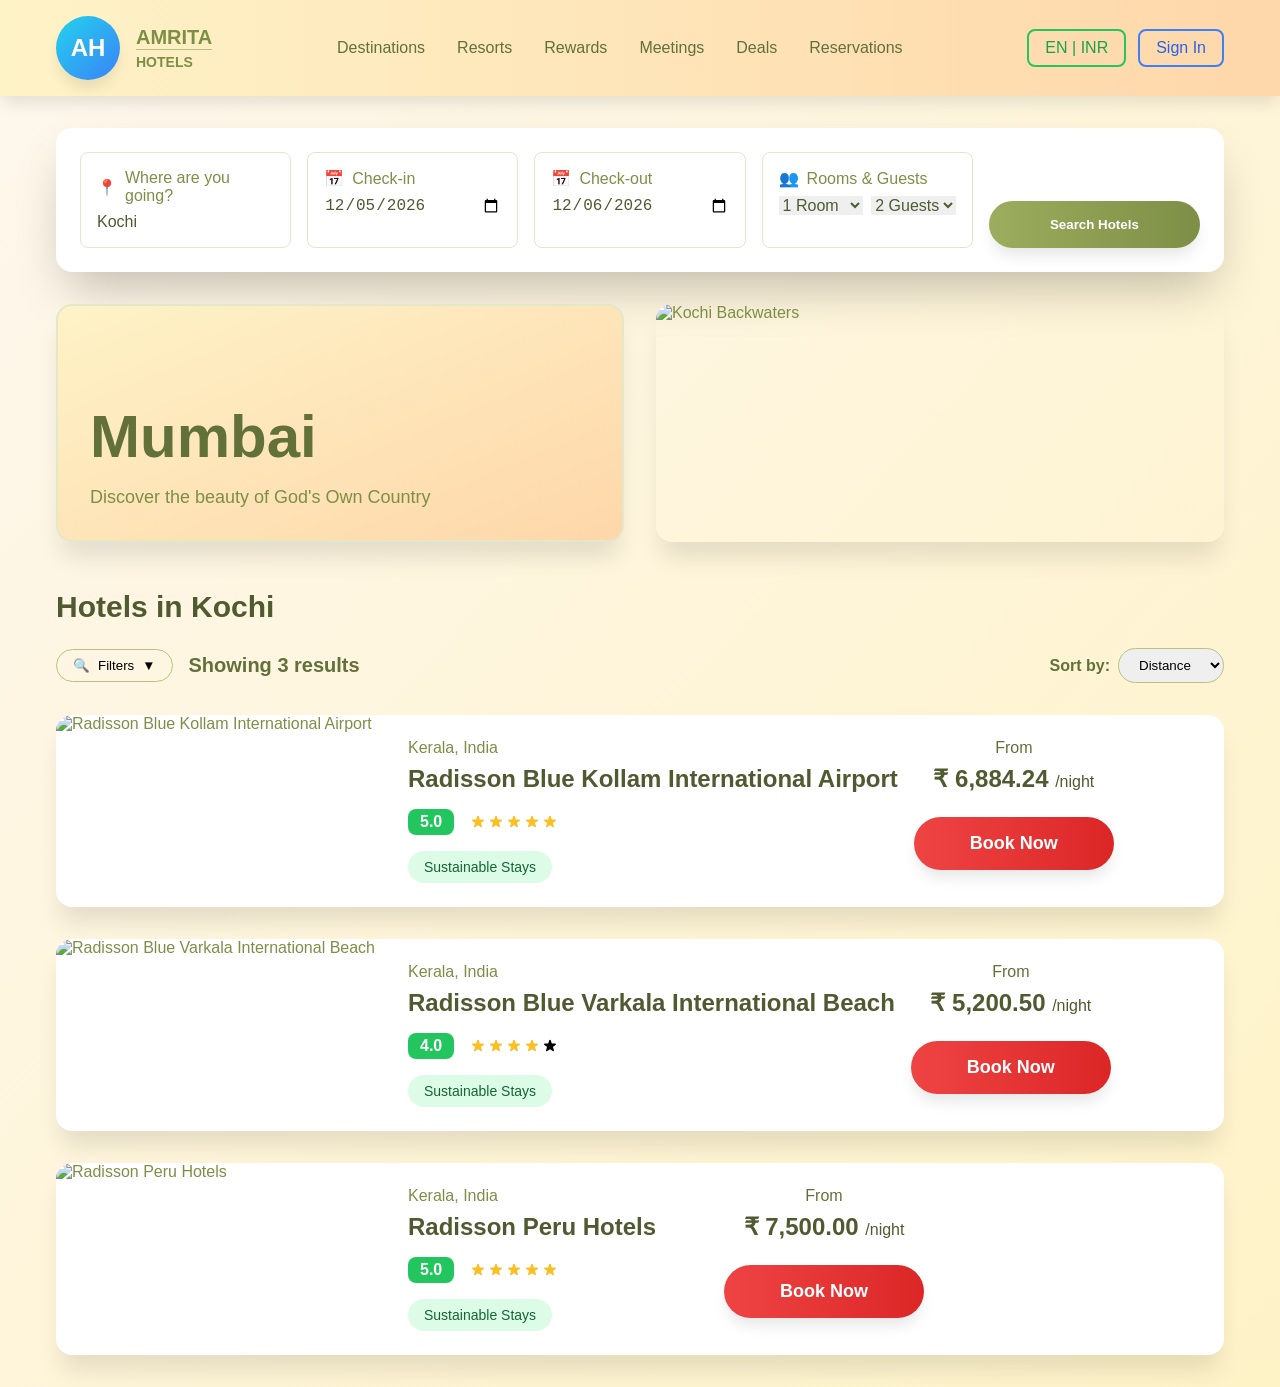
==== Mumbai.html @ 2b489bfe "Add files via upload" ====
<!DOCTYPE html>
<html lang="en">
<head>
    <meta charset="UTF-8">
    <meta name="viewport" content="width=device-width, initial-scale=1.0">
    <title>Amrita Hotels - Luxury Stays in Kerala</title>
    <meta name="description" content="Discover luxury hotels and resorts in Kerala with Amrita Hotels. Book your perfect stay with world-class amenities and breathtaking views.">
    <meta name="author" content="Amrita Hotels">
    
    <meta property="og:title" content="Amrita Hotels - Luxury Stays in Kerala">
    <meta property="og:description" content="Discover luxury hotels and resorts in Kerala with Amrita Hotels. Book your perfect stay with world-class amenities and breathtaking views.">
    <meta property="og:type" content="website">
    <meta property="og:image" content="https://images.unsplash.com/photo-1570214476695-19bd1469d1a0?w=1200&h=630&fit=crop">
    
    <meta name="twitter:card" content="summary_large_image">
    <meta name="twitter:site" content="@amrita_hotels">
    <meta name="twitter:image" content="https://images.unsplash.com/photo-1570214476695-19bd1469d1a0?w=1200&h=630&fit=crop">

    <style>
        * {
            margin: 0;
            padding: 0;
            box-sizing: border-box;
        }

        body {
            font-family: -apple-system, BlinkMacSystemFont, 'Segoe UI', 'Roboto', sans-serif;
            background: linear-gradient(to bottom right, #fef7ed, #fef3c7);
            min-height: 100vh;
            color: #7d8f46;
        }

        .container {
            max-width: 1200px;
            margin: 0 auto;
            padding: 0 1rem;
        }

        /* Header Styles */
        header {
            background: linear-gradient(to right, #fef3c7, #fed7aa);
            box-shadow: 0 10px 15px -3px rgba(0, 0, 0, 0.1);
        }

        .header-content {
            display: flex;
            align-items: center;
            justify-content: space-between;
            padding: 1rem 0;
        }

        .logo-section {
            display: flex;
            align-items: center;
            gap: 1rem;
        }

        .logo-circle {
            width: 4rem;
            height: 4rem;
            background: linear-gradient(to bottom right, #22d3ee, #3b82f6);
            border-radius: 50%;
            display: flex;
            align-items: center;
            justify-content: center;
            color: white;
            font-weight: bold;
            font-size: 1.5rem;
            box-shadow: 0 10px 15px -3px rgba(0, 0, 0, 0.1);
        }

        .logo-text {
            font-weight: bold;
            color: #7d8f46;
        }

        .logo-text .main {
            font-size: 1.25rem;
        }

        .logo-text .sub {
            font-size: 0.875rem;
            border-top: 1px solid #b8c27f;
            padding-top: 0.25rem;
        }

        .nav {
            display: none;
            gap: 2rem;
        }

        .nav a {
            color: #62703a;
            text-decoration: none;
            font-weight: 500;
            transition: color 0.2s;
        }

        .nav a:hover {
            color: #444c2c;
        }

        .header-buttons {
            display: flex;
            gap: 0.75rem;
        }

        .btn {
            padding: 0.5rem 1rem;
            border: 2px solid;
            border-radius: 0.5rem;
            font-weight: 500;
            text-decoration: none;
            transition: all 0.3s;
            cursor: pointer;
            background: none;
            font-size: 1rem;
        }

        .btn-green {
            border-color: #22c55e;
            color: #16a34a;
        }

        .btn-green:hover {
            background-color: #22c55e;
            color: white;
        }

        .btn-blue {
            border-color: #3b82f6;
            color: #2563eb;
        }

        .btn-blue:hover {
            background-color: #3b82f6;
            color: white;
        }

        /* Search Form Styles */
        .search-section {
            padding: 2rem 0;
        }

        .search-form {
            background: white;
            border-radius: 1rem;
            box-shadow: 0 25px 50px -12px rgba(0, 0, 0, 0.25);
            padding: 1.5rem;
            margin-bottom: 2rem;
            animation: fadeIn 0.6s ease-out;
        }

        .search-grid {
            display: grid;
            grid-template-columns: repeat(auto-fit, minmax(200px, 1fr));
            gap: 1rem;
        }

        .search-field {
            border: 1px solid #e2e8c8;
            border-radius: 0.5rem;
            padding: 1rem;
            transition: border-color 0.2s;
        }

        .search-field:hover {
            border-color: #9dad5e;
        }

        .field-label {
            display: flex;
            align-items: center;
            gap: 0.5rem;
            color: #7d8f46;
            font-weight: 500;
            margin-bottom: 0.5rem;
        }

        .field-input {
            width: 100%;
            border: none;
            outline: none;
            color: #505a31;
            font-weight: 500;
            font-size: 1rem;
        }

        .search-button {
            background: linear-gradient(to right, #9dad5e, #7d8f46);
            color: white;
            padding: 1rem 2rem;
            border-radius: 9999px;
            font-weight: bold;
            border: none;
            cursor: pointer;
            transition: all 0.3s;
            box-shadow: 0 10px 15px -3px rgba(0, 0, 0, 0.1);
        }

        .search-button:hover {
            background: linear-gradient(to right, #7d8f46, #62703a);
            transform: scale(1.05);
        }

        /* Hero Section Styles */
        .hero-section {
            display: grid;
            grid-template-columns: 1fr 1fr;
            gap: 2rem;
            margin-bottom: 3rem;
        }

        .hero-text {
            background: linear-gradient(to bottom right, #fef3c7, #fed7aa);
            border-radius: 1rem;
            padding: 2rem;
            border: 2px solid #e2e8c8;
            box-shadow: 0 20px 25px -5px rgba(0, 0, 0, 0.1);
            animation: slideInLeft 0.8s ease-out;
        }

        .hero-title {
            font-size: 3.75rem;
            font-weight: bold;
            color: #62703a;
            padding-top: 4rem;
        }

        .hero-subtitle {
            color: #7d8f46;
            margin-top: 1rem;
            font-size: 1.125rem;
        }

        .hero-image {
            border-radius: 1rem;
            overflow: hidden;
            box-shadow: 0 20px 25px -5px rgba(0, 0, 0, 0.1);
            animation: slideInRight 0.8s ease-out;
        }

        .hero-image img {
            width: 100%;
            height: 20rem;
            object-fit: cover;
            transition: transform 0.5s;
        }

        .hero-image:hover img {
            transform: scale(1.1);
        }

        /* Results Section Styles */
        .results-section {
            animation: fadeIn 0.6s ease-out;
        }

        .results-title {
            font-size: 1.875rem;
            font-weight: bold;
            color: #505a31;
            margin-bottom: 1.5rem;
        }

        .results-controls {
            display: flex;
            justify-content: space-between;
            align-items: center;
            margin-bottom: 2rem;
            flex-wrap: wrap;
            gap: 1rem;
        }

        .controls-left {
            display: flex;
            align-items: center;
            gap: 1rem;
        }

        .filter-button {
            display: flex;
            align-items: center;
            gap: 0.5rem;
            border: 1px solid #b8c27f;
            border-radius: 9999px;
            padding: 0.5rem 1rem;
            background: none;
            cursor: pointer;
            transition: all 0.2s;
        }

        .filter-button:hover {
            background-color: #f0f3e2;
        }

        .results-count {
            color: #62703a;
            font-weight: bold;
            font-size: 1.25rem;
        }

        .sort-controls {
            display: flex;
            align-items: center;
            gap: 0.5rem;
        }

        .sort-label {
            color: #62703a;
            font-weight: bold;
        }

        .sort-select {
            border: 1px solid #b8c27f;
            border-radius: 9999px;
            padding: 0.5rem 1rem;
            outline: none;
        }

        /* Hotel Card Styles */
        .hotel-cards {
            display: flex;
            flex-direction: column;
            gap: 2rem;
        }

        .hotel-card {
            background: white;
            border-radius: 1rem;
            box-shadow: 0 20px 25px -5px rgba(0, 0, 0, 0.1);
            overflow: hidden;
            transition: all 0.5s;
            animation: fadeIn 0.6s ease-out;
        }

        .hotel-card:hover {
            box-shadow: 0 25px 50px -12px rgba(0, 0, 0, 0.25);
            transform: translateY(-8px);
        }

        .hotel-content {
            display: flex;
            flex-direction: column;
        }

        .hotel-image {
            width: 100%;
            height: 16rem;
            overflow: hidden;
        }

        .hotel-image img {
            width: 100%;
            height: 100%;
            object-fit: cover;
            transition: transform 0.7s;
        }

        .hotel-card:hover .hotel-image img {
            transform: scale(1.1);
        }

        .hotel-details {
            padding: 1.5rem 2rem;
            display: flex;
            justify-content: space-between;
            align-items: flex-start;
            flex-wrap: wrap;
            gap: 1rem;
        }

        .hotel-info {
            flex: 1;
            min-width: 300px;
        }

        .hotel-location {
            color: #7d8f46;
            margin-bottom: 0.5rem;
        }

        .hotel-name {
            font-size: 1.5rem;
            font-weight: bold;
            color: #505a31;
            margin-bottom: 1rem;
        }

        .hotel-rating {
            display: flex;
            align-items: center;
            gap: 1rem;
            margin-bottom: 1rem;
        }

        .rating-badge {
            background-color: #22c55e;
            color: white;
            padding: 0.25rem 0.75rem;
            border-radius: 0.5rem;
            font-weight: bold;
        }

        .stars {
            display: flex;
            gap: 0.125rem;
        }

        .star {
            width: 1rem;
            height: 1rem;
        }

        .star.filled {
            color: #fbbf24;
            fill: currentColor;
        }

        .star.empty {
            color: #d1d5db;
        }

        .sustainable-badge {
            display: inline-block;
            background-color: #dcfce7;
            color: #166534;
            padding: 0.5rem 1rem;
            border-radius: 9999px;
            font-size: 0.875rem;
            font-weight: 500;
        }

        .hotel-pricing {
            text-align: center;
            min-width: 200px;
        }

        .price-label {
            color: #62703a;
            margin-bottom: 0.5rem;
        }

        .price {
            font-size: 1.5rem;
            font-weight: bold;
            color: #505a31;
            margin-bottom: 1.5rem;
        }

        .price-per {
            font-size: 1rem;
            font-weight: normal;
        }

        .book-button {
            background: linear-gradient(to right, #ef4444, #dc2626);
            color: white;
            padding: 1rem 2rem;
            border-radius: 9999px;
            font-weight: bold;
            font-size: 1.125rem;
            border: none;
            cursor: pointer;
            transition: all 0.3s;
            box-shadow: 0 10px 15px -3px rgba(0, 0, 0, 0.1);
            width: 100%;
        }

        .book-button:hover {
            background: linear-gradient(to right, #dc2626, #b91c1c);
            transform: scale(1.05);
        }

        /* Animations */
        @keyframes fadeIn {
            from {
                opacity: 0;
                transform: translateY(20px);
            }
            to {
                opacity: 1;
                transform: translateY(0);
            }
        }

        @keyframes slideInLeft {
            from {
                opacity: 0;
                transform: translateX(-50px);
            }
            to {
                opacity: 1;
                transform: translateX(0);
            }
        }

        @keyframes slideInRight {
            from {
                opacity: 0;
                transform: translateX(50px);
            }
            to {
                opacity: 1;
                transform: translateX(0);
            }
        }

        /* Responsive Design */
        @media (min-width: 768px) {
            .search-grid {
                grid-template-columns: repeat(5, 1fr);
            }
            
            .hotel-content {
                flex-direction: row;
            }
            
            .hotel-image {
                width: 20rem;
                height: auto;
            }
        }

        @media (min-width: 1024px) {
            .nav {
                display: flex;
            }
            
            .hero-section {
                grid-template-columns: 1fr 1fr;
            }
        }

        /* Filter dropdown styles */
        .filter-dropdown {
            display: none;
            position: absolute;
            background: white;
            border: 1px solid #e2e8c8;
            border-radius: 0.5rem;
            padding: 1rem;
            box-shadow: 0 10px 15px -3px rgba(0, 0, 0, 0.1);
            z-index: 10;
            margin-top: 0.5rem;
        }

        .filter-dropdown.show {
            display: block;
        }

        .chevron {
            transition: transform 0.2s;
        }

        .chevron.rotated {
            transform: rotate(180deg);
        }
    </style>
</head>
<body>
    <!-- Header -->
    <header>
        <div class="container">
            <div class="header-content">
                <!-- Logo Section -->
                <div class="logo-section">
                    <div class="logo-circle">AH</div>
                    <div class="logo-text">
                        <div class="main">AMRITA</div>
                        <div class="sub">HOTELS</div>
                    </div>
                </div>

                <!-- Navigation -->
                <nav class="nav">
                    <a href="#">Destinations</a>
                    <a href="#">Resorts</a>
                    <a href="#">Rewards</a>
                    <a href="#">Meetings</a>
                    <a href="#">Deals</a>
                    <a href="#">Reservations</a>
                </nav>

                <!-- Action Buttons -->
                <div class="header-buttons">
                    <button class="btn btn-green" onclick="alert('Language/Currency selector')">EN | INR</button>
                    <button class="btn btn-blue" onclick="alert('Sign in functionality')">Sign In</button>
                </div>
            </div>
        </div>
    </header>

    <!-- Main Content -->
    <div class="container">
        <!-- Search Form -->
        <div class="search-section">
            <form class="search-form" onsubmit="handleSearch(event)">
                <div class="search-grid">
                    <!-- Destination -->
                    <div class="search-field">
                        <div class="field-label">
                            <span>📍</span>
                            <span>Where are you going?</span>
                        </div>
                        <input type="text" class="field-input" placeholder="Destination or hotel" value="Kochi" id="destination">
                    </div>

                    <!-- Check-in -->
                    <div class="search-field">
                        <div class="field-label">
                            <span>📅</span>
                            <span>Check-in</span>
                        </div>
                        <input type="date" class="field-input" id="checkin">
                    </div>

                    <!-- Check-out -->
                    <div class="search-field">
                        <div class="field-label">
                            <span>📅</span>
                            <span>Check-out</span>
                        </div>
                        <input type="date" class="field-input" id="checkout">
                    </div>

                    <!-- Rooms and Guests -->
                    <div class="search-field">
                        <div class="field-label">
                            <span>👥</span>
                            <span>Rooms & Guests</span>
                        </div>
                        <div style="display: flex; gap: 0.5rem;">
                            <select class="field-input" id="rooms" style="flex: 1;">
                                <option value="1">1 Room</option>
                                <option value="2">2 Rooms</option>
                                <option value="3">3 Rooms</option>
                            </select>
                            <select class="field-input" id="guests" style="flex: 1;">
                                <option value="1">1 Guest</option>
                                <option value="2" selected>2 Guests</option>
                                <option value="3">3 Guests</option>
                                <option value="4">4 Guests</option>
                            </select>
                        </div>
                    </div>

                    <!-- Search Button -->
                    <div style="display: flex; align-items: end;">
                        <button type="submit" class="search-button" style="width: 100%;">
                            Search Hotels
                        </button>
                    </div>
                </div>
            </form>

            <!-- Hero Section -->
            <div class="hero-section">
                <div class="hero-text">
                    <h1 class="hero-title">Mumbai</h1>
                    <p class="hero-subtitle">Discover the beauty of God's Own Country</p>
                </div>
                <div class="hero-image">
                    <img src="https://images.unsplash.com/photo-1570214476695-19bd1469d1a0?w=600&h=400&fit=crop" alt="Kochi Backwaters">
                </div>
            </div>

            <!-- Results Section -->
            <div class="results-section">
                <h2 class="results-title">Hotels in Kochi</h2>
                
                <!-- Filters and Sort -->
                <div class="results-controls">
                    <div class="controls-left">
                        <div style="position: relative;">
                            <button class="filter-button" onclick="toggleFilters()">
                                <span>🔍</span>
                                <span>Filters</span>
                                <span class="chevron" id="filterChevron">▼</span>
                            </button>
                            <div class="filter-dropdown" id="filterDropdown">
                                <p>Filter options would go here</p>
                            </div>
                        </div>
                        <span class="results-count">Showing 3 results</span>
                    </div>
                    
                    <div class="sort-controls">
                        <span class="sort-label">Sort by:</span>
                        <select class="sort-select" id="sortBy" onchange="handleSort()">
                            <option value="distance">Distance</option>
                            <option value="price">Price</option>
                            <option value="rating">Rating</option>
                        </select>
                    </div>
                </div>

                <!-- Hotel Listings -->
                <div class="hotel-cards" id="hotelCards">
                    <!-- Hotels will be populated by JavaScript -->
                </div>
            </div>
        </div>
    </div>

    <script>
        // Hotel data
        const hotels = [
            {
                id: 1,
                name: "Radisson Blue Kollam International Airport",
                location: "Kerala, India",
                rating: 5.0,
                price: "6,884.24",
                image: "https://images.unsplash.com/photo-1566073771259-6a8506099945?w=400&h=300&fit=crop",
                sustainable: true
            },
            {
                id: 2,
                name: "Radisson Blue Varkala International Beach",
                location: "Kerala, India",
                rating: 4.0,
                price: "5,200.50",
                image: "https://images.unsplash.com/photo-1571003123894-1f0594d2b5d9?w=400&h=300&fit=crop",
                sustainable: true
            },
            {
                id: 3,
                name: "Radisson Peru Hotels",
                location: "Kerala, India",
                rating: 5.0,
                price: "7,500.00",
                image: "https://images.unsplash.com/photo-1582719478250-c89cae4dc85b?w=400&h=300&fit=crop",
                sustainable: true
            }
        ];

        // Render stars
        function renderStars(rating) {
            let starsHTML = '';
            for (let i = 1; i <= 5; i++) {
                const filled = i <= rating;
                starsHTML += `<svg class="star ${filled ? 'filled' : 'empty'}" viewBox="0 0 20 20">
                    <path d="M9.049 2.927c.3-.921 1.603-.921 1.902 0l1.07 3.292a1 1 0 00.95.69h3.462c.969 0 1.371 1.24.588 1.81l-2.8 2.034a1 1 0 00-.364 1.118l1.07 3.292c.3.921-.755 1.688-1.54 1.118l-2.8-2.034a1 1 0 00-1.175 0l-2.8 2.034c-.784.57-1.838-.197-1.539-1.118l1.07-3.292a1 1 0 00-.364-1.118L2.98 8.72c-.783-.57-.38-1.81.588-1.81h3.461a1 1 0 00.951-.69l1.07-3.292z"/>
                </svg>`;
            }
            return starsHTML;
        }

        // Render hotels
        function renderHotels() {
            const container = document.getElementById('hotelCards');
            container.innerHTML = '';

            hotels.forEach((hotel, index) => {
                const hotelCard = document.createElement('div');
                hotelCard.className = 'hotel-card';
                hotelCard.style.animationDelay = `${index * 200}ms`;
                
                hotelCard.innerHTML = `
                    <div class="hotel-content">
                        <div class="hotel-image">
                            <img src="${hotel.image}" alt="${hotel.name}">
                        </div>
                        <div class="hotel-details">
                            <div class="hotel-info">
                                <p class="hotel-location">${hotel.location}</p>
                                <h3 class="hotel-name">${hotel.name}</h3>
                                
                                <div class="hotel-rating">
                                    <div class="rating-badge">${hotel.rating.toFixed(1)}</div>
                                    <div class="stars">${renderStars(hotel.rating)}</div>
                                </div>

                                ${hotel.sustainable ? '<div class="sustainable-badge">Sustainable Stays</div>' : ''}
                            </div>

                            <div class="hotel-pricing">
                                <p class="price-label">From</p>
                                <p class="price">₹ ${hotel.price} <span class="price-per">/night</span></p>
                                <a href="loginpage.html"><button class="book-button" onclick="bookHotel(${hotel.id})">Book Now</button></a>
                            </div>
                        </div>
                    </div>
                `;
                
                container.appendChild(hotelCard);
            });
        }

        // Search functionality
        function handleSearch(event) {
            event.preventDefault();
            const destination = document.getElementById('destination').value;
            const checkin = document.getElementById('checkin').value;
            const checkout = document.getElementById('checkout').value;
            const rooms = document.getElementById('rooms').value;
            const guests = document.getElementById('guests').value;
            
            alert(`Searching for ${rooms} room(s) for ${guests} guest(s) in ${destination} from ${checkin} to ${checkout}`);
        }

        // Filter toggle
        function toggleFilters() {
            const dropdown = document.getElementById('filterDropdown');
            const chevron = document.getElementById('filterChevron');
            
            dropdown.classList.toggle('show');
            chevron.classList.toggle('rotated');
        }

        // Sort functionality
        function handleSort() {
            const sortBy = document.getElementById('sortBy').value;
            alert(`Sorting by: ${sortBy}`);
        }

        // Book hotel
        function bookHotel(hotelId) {
            const hotel = hotels.find(h => h.id === hotelId);
            alert(`Booking ${hotel.name} for ₹${hotel.price}/night`);
        }

        // Set default dates
        function setDefaultDates() {
            const today = new Date();
            const tomorrow = new Date(today);
            tomorrow.setDate(tomorrow.getDate() + 1);
            
            document.getElementById('checkin').value = today.toISOString().split('T')[0];
            document.getElementById('checkout').value = tomorrow.toISOString().split('T')[0];
        }

        // Initialize the page
        document.addEventListener('DOMContentLoaded', function() {
            renderHotels();
            setDefaultDates();
        });

        // Close filter dropdown when clicking outside
        document.addEventListener('click', function(event) {
            const filterButton = event.target.closest('.filter-button');
            const filterDropdown = document.getElementById('filterDropdown');
            
            if (!filterButton && filterDropdown.classList.contains('show')) {
                filterDropdown.classList.remove('show');
                document.getElementById('filterChevron').classList.remove('rotated');
            }
        });
    </script>
</body>
</html>
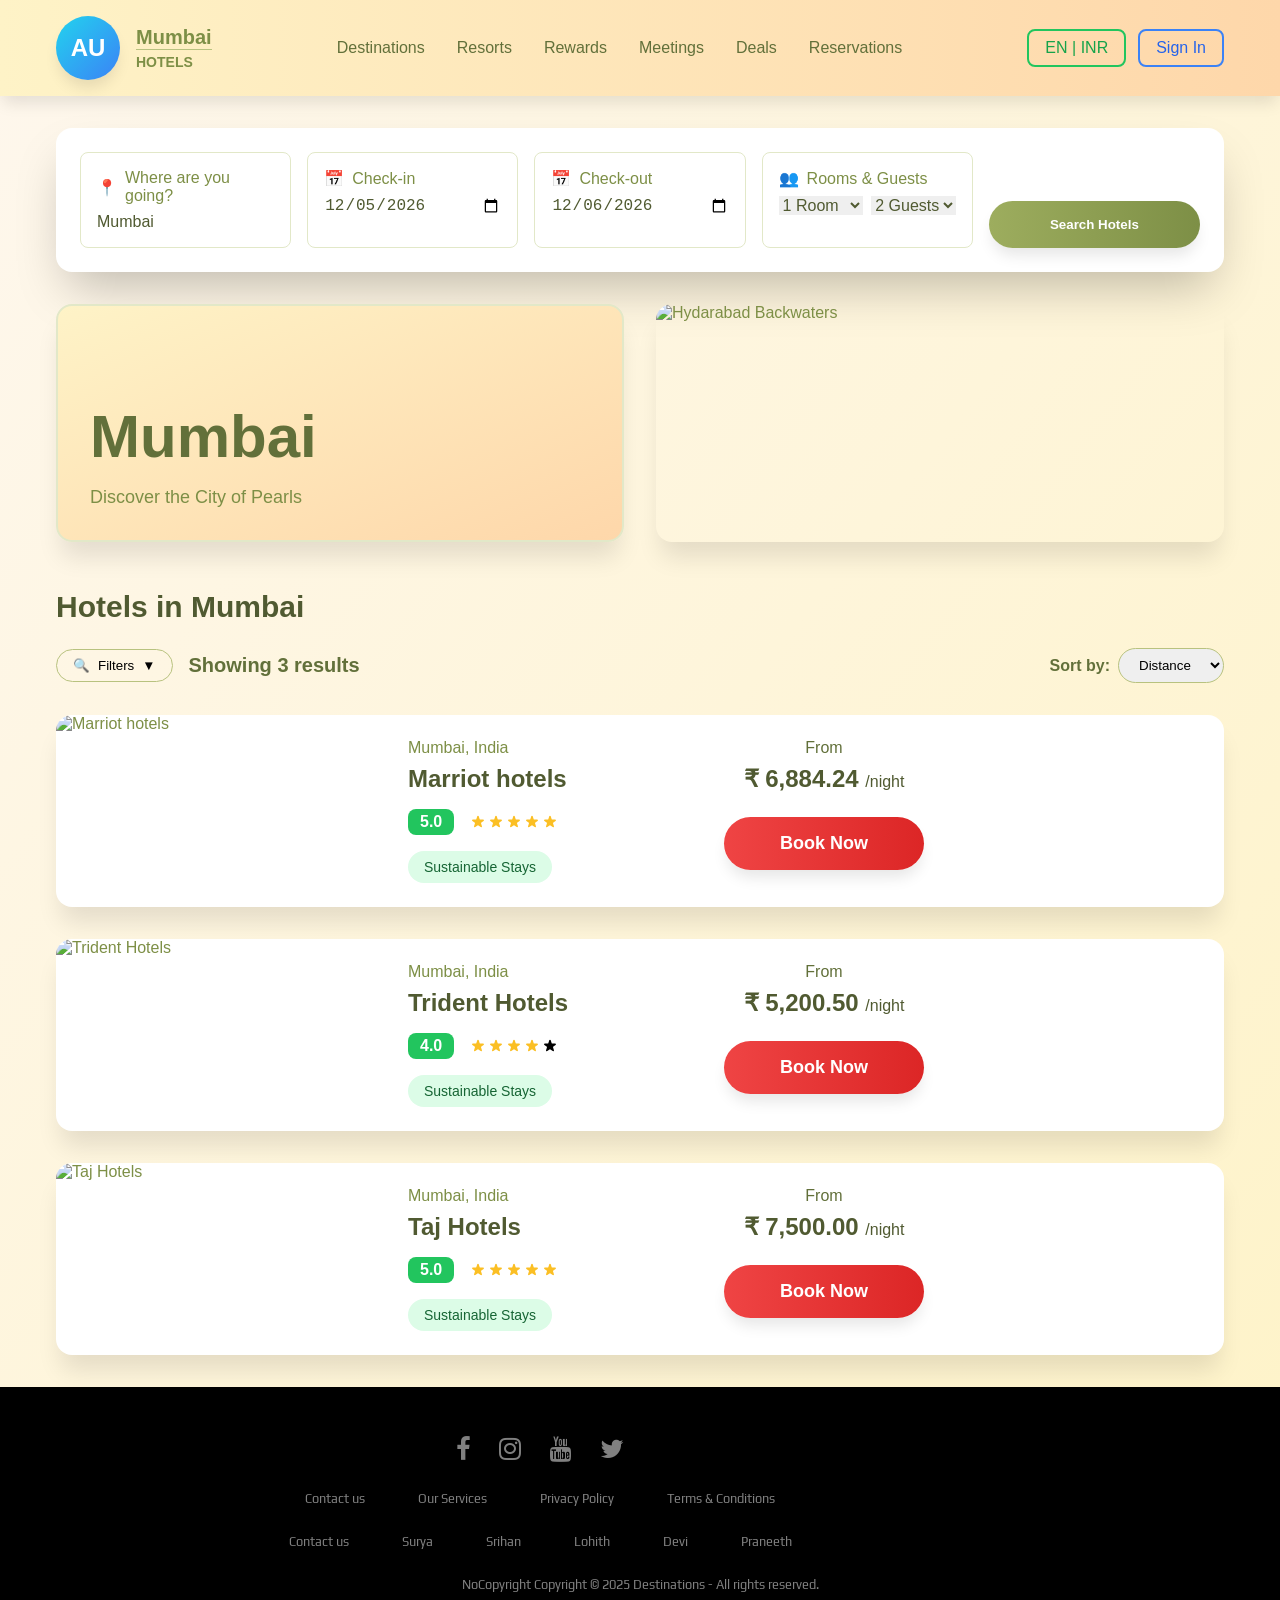
==== commit 65ffae08: "Merge pull request #18 from praneeth190610/patch-5 Update Mumbai.html" ====
--- a/Mumbai.html
+++ b/Mumbai.html
@@ -4,7 +4,7 @@
 <head>
     <meta charset="UTF-8">
     <meta name="viewport" content="width=device-width, initial-scale=1.0">
-    <title>Amrita Hotels - Luxury Stays in Kerala</title>
+    <title>Destination -  Mumbai Hotels</title>
     <meta name="description" content="Discover luxury hotels and resorts in Kerala with Amrita Hotels. Book your perfect stay with world-class amenities and breathtaking views.">
     <meta name="author" content="Amrita Hotels">
     
@@ -16,6 +16,9 @@
     <meta name="twitter:card" content="summary_large_image">
     <meta name="twitter:site" content="@amrita_hotels">
     <meta name="twitter:image" content="https://images.unsplash.com/photo-1570214476695-19bd1469d1a0?w=1200&h=630&fit=crop">
+    <link rel="icon" type="image/x-icon" href="building.png">
+    <link rel="stylesheet" href="https://cdnjs.cloudflare.com/ajax/libs/font-awesome/4.7.0/css/font-awesome.min.css">
+    <link rel="stylesheet" href="https://fonts.googleapis.com/css2?family=Fredoka+One&family=Play&display=swap">
 
     <style>
         * {
@@ -557,6 +560,112 @@
         .chevron.rotated {
             transform: rotate(180deg);
         }
+        .footer{
+background:#000;
+padding:30px 0px;
+font-family: 'Play', sans-serif;
+text-align:center;
+}
+
+.footer .row{
+width:100%;
+margin:1% 0%;
+padding:0.6% 0%;
+color:gray;
+font-size:0.8em;
+}
+
+.footer .row a{
+text-decoration:none;
+color:gray;
+transition:0.5s;
+}
+
+.footer .row a:hover{
+color:#fff;
+}
+
+.footer .row ul{
+width:100%;
+}
+
+.footer .row ul li{
+display:inline-block;
+margin:0px 25px;
+}
+
+.footer .row a i{
+font-size:2em;
+margin:0% 1%;
+}
+
+@media (max-width:720px){
+.footer{
+text-align:left;
+padding:5%;
+}
+.footer .row ul li{
+display:block;
+margin:10px 0px;
+text-align:left;
+}
+.footer .row a i{
+margin:0% 3%;
+}
+}
+.footer{
+background:#000;
+padding:30px 0px;
+font-family: 'Play', sans-serif;
+text-align:center;
+}
+
+.footer .row{
+width:100%;
+margin:1% 0%;
+padding:0.6% 0%;
+color:gray;
+font-size:0.8em;
+}
+
+.footer .row a{
+text-decoration:none;
+color:gray;
+transition:0.5s;
+}
+
+.footer .row a:hover{
+color:#fff;
+}
+
+.footer .row ul{
+width:100%;
+}
+
+.footer .row ul li{
+display:inline-block;
+margin:0px 25px;
+}
+
+.footer .row a i{
+font-size:2em;
+margin:0% 1%;
+}
+
+@media (max-width:720px){
+.footer{
+text-align:left;
+padding:5%;
+}
+.footer .row ul li{
+display:block;
+margin:10px 0px;
+text-align:left;
+}
+.footer .row a i{
+margin:0% 3%;
+}
+}
     </style>
 </head>
 <body>
@@ -566,16 +675,16 @@
             <div class="header-content">
                 <!-- Logo Section -->
                 <div class="logo-section">
-                    <div class="logo-circle">AH</div>
+                    <div class="logo-circle">AU</div>
                     <div class="logo-text">
-                        <div class="main">AMRITA</div>
+                        <div class="main">Mumbai</div>
                         <div class="sub">HOTELS</div>
                     </div>
                 </div>
 
                 <!-- Navigation -->
                 <nav class="nav">
-                    <a href="#">Destinations</a>
+                    <a href="index.html">Destinations</a>
                     <a href="#">Resorts</a>
                     <a href="#">Rewards</a>
                     <a href="#">Meetings</a>
@@ -586,7 +695,7 @@
                 <!-- Action Buttons -->
                 <div class="header-buttons">
                     <button class="btn btn-green" onclick="alert('Language/Currency selector')">EN | INR</button>
-                    <button class="btn btn-blue" onclick="alert('Sign in functionality')">Sign In</button>
+                    <a href="login_page.html"><button class="btn btn-blue" >Sign In</button></a>
                 </div>
             </div>
         </div>
@@ -604,7 +713,7 @@
                             <span>📍</span>
                             <span>Where are you going?</span>
                         </div>
-                        <input type="text" class="field-input" placeholder="Destination or hotel" value="Kochi" id="destination">
+                        <input type="text" class="field-input" placeholder="Destination or hotel" value="Mumbai" id="destination">
                     </div>
 
                     <!-- Check-in -->
@@ -659,16 +768,16 @@
             <div class="hero-section">
                 <div class="hero-text">
                     <h1 class="hero-title">Mumbai</h1>
-                    <p class="hero-subtitle">Discover the beauty of God's Own Country</p>
+                    <p class="hero-subtitle">Discover the City of Pearls</p>
                 </div>
                 <div class="hero-image">
-                    <img src="https://images.unsplash.com/photo-1570214476695-19bd1469d1a0?w=600&h=400&fit=crop" alt="Kochi Backwaters">
+                    <img src="https://images.unsplash.com/photo-1569758267239-d08deb78bb1a?w=900&auto=format&fit=crop&q=60&ixlib=rb-4.1.0&ixid=M3wxMjA3fDB8MHxzZWFyY2h8MTB8fG11bWJhaXxlbnwwfHwwfHx8MA%3D%3D" alt="Hydarabad Backwaters">
                 </div>
             </div>
 
             <!-- Results Section -->
             <div class="results-section">
-                <h2 class="results-title">Hotels in Kochi</h2>
+                <h2 class="results-title">Hotels in Mumbai</h2>
                 
                 <!-- Filters and Sort -->
                 <div class="results-controls">
@@ -703,14 +812,66 @@
             </div>
         </div>
     </div>
+    <footer id="footerId">
+        <div style="float: right;"><br><iframe width="200" height="100%" src="https://www.openstreetmap.org/export/embed.html?bbox=78.20720672607423%2C17.280824848908882%2C78.56838226318361%2C17.57170248052992&amp;layer=mapnik" style="border: 1px solid black"></iframe></div>
+        <div class="footer">
+        <div class="row">
+            <a href="#"><i class="fa fa-facebook"></i></a>
+            <a href="#"><i class="fa fa-instagram"></i></a>
+            <a href="#"><i class="fa fa-youtube"></i></a>
+            <a href="#"><i class="fa fa-twitter"></i></a>
+        </div>
+
+        <div class="row">
+            <ul>
+                <li><a onclick="showContactForm()">Contact us</a></li>
+                <li><a href="#flex-co">Our Services</a></li>
+                <li><a href="#">Privacy Policy</a></li>
+                <li><a href="#">Terms & Conditions</a></li>
+            </ul>
+        </div>
+        <div class="row">
+            <ul>
+                <li><a onclick="showContactForm()">Contact us</a></li>
+                <li><a href="https://surya-132.github.io/">Surya</a></li>
+                <li><a href="https://sri971.github.io/Myportfolio/">Srihan</a></li>
+                <li><a href="https://heisenberg-am.github.io/-Venkata-Lohith--Portfolio/">Lohith</a></li>
+                <li><a href="https://devi-bakul.github.io/">Devi</a></li>
+                <li><a href="https://praneeth190610.github.io/uid-portfolio/">Praneeth</a></li>
+            </ul>
+        </div>
+
+        <div class="row">
+            NoCopyright Copyright © 2025 Destinations - All rights reserved.
+        </div>
+    </div>
+    
+
+    </footer>
+
+    <div id="contact-modal" style="display:none; position:fixed; top:0; left:0; width:100vw; height:100vh; background:rgba(0,0,0,0.5); z-index:2; justify-content:center; align-items:center;">
+        <div style="background:#fff; padding:30px; border-radius:8px; max-width:400px; margin:auto; position:relative;">
+            <span onclick="hideContactForm()" style="position:absolute; top:10px; right:15px; font-size:24px; cursor:pointer;">&times;</span>
+            <h2 style="margin-top:0;">Contact Us</h2>
+            <form>
+                <label for="name">Name:</label><br>
+                <input type="text" id="name" name="name" required style="width:100%;margin-bottom:10px;"><br>
+                <label for="email">Email:</label><br>
+                <input type="email" id="email" name="email" required style="width:100%;margin-bottom:10px;"><br>
+                <label for="message">Message:</label><br>
+                <textarea id="message" name="message" rows="4" required style="width:100%;margin-bottom:10px;"></textarea><br>
+                <button type="submit" style="padding:8px 16px;">Send</button>
+            </form>
+        </div>
+    </div>
 
     <script>
         // Hotel data
         const hotels = [
             {
                 id: 1,
-                name: "Radisson Blue Kollam International Airport",
-                location: "Kerala, India",
+                name: "Marriot hotels",
+                location: "Mumbai, India",
                 rating: 5.0,
                 price: "6,884.24",
                 image: "https://images.unsplash.com/photo-1566073771259-6a8506099945?w=400&h=300&fit=crop",
@@ -718,8 +879,8 @@
             },
             {
                 id: 2,
-                name: "Radisson Blue Varkala International Beach",
-                location: "Kerala, India",
+                name: "Trident Hotels",
+                location: "Mumbai, India",
                 rating: 4.0,
                 price: "5,200.50",
                 image: "https://images.unsplash.com/photo-1571003123894-1f0594d2b5d9?w=400&h=300&fit=crop",
@@ -727,8 +888,8 @@
             },
             {
                 id: 3,
-                name: "Radisson Peru Hotels",
-                location: "Kerala, India",
+                name: "Taj Hotels",
+                location: "Mumbai, India",
                 rating: 5.0,
                 price: "7,500.00",
                 image: "https://images.unsplash.com/photo-1582719478250-c89cae4dc85b?w=400&h=300&fit=crop",
@@ -820,6 +981,7 @@
         function bookHotel(hotelId) {
             const hotel = hotels.find(h => h.id === hotelId);
             alert(`Booking ${hotel.name} for ₹${hotel.price}/night`);
+            window.location.href="payment_portal.html";
         }
 
         // Set default dates
@@ -848,6 +1010,25 @@
                 document.getElementById('filterChevron').classList.remove('rotated');
             }
         });
+
+        function showContactForm() {
+            document.getElementById('contact-modal').style.display = 'flex';
+        }
+
+        function hideContactForm() {
+            document.getElementById('contact-modal').style.display = 'none';
+        }
+
+        // Attach to existing contact link
+        document.getElementById('contact-link').addEventListener('click', function(e) {
+            e.preventDefault();
+            showContactForm();
+        });
+
+        // Close modal with close button    
+        document.getElementById('close-modal').addEventListener('click', function() {
+            hideContactForm();
+        });
     </script>
 </body>
 </html>
